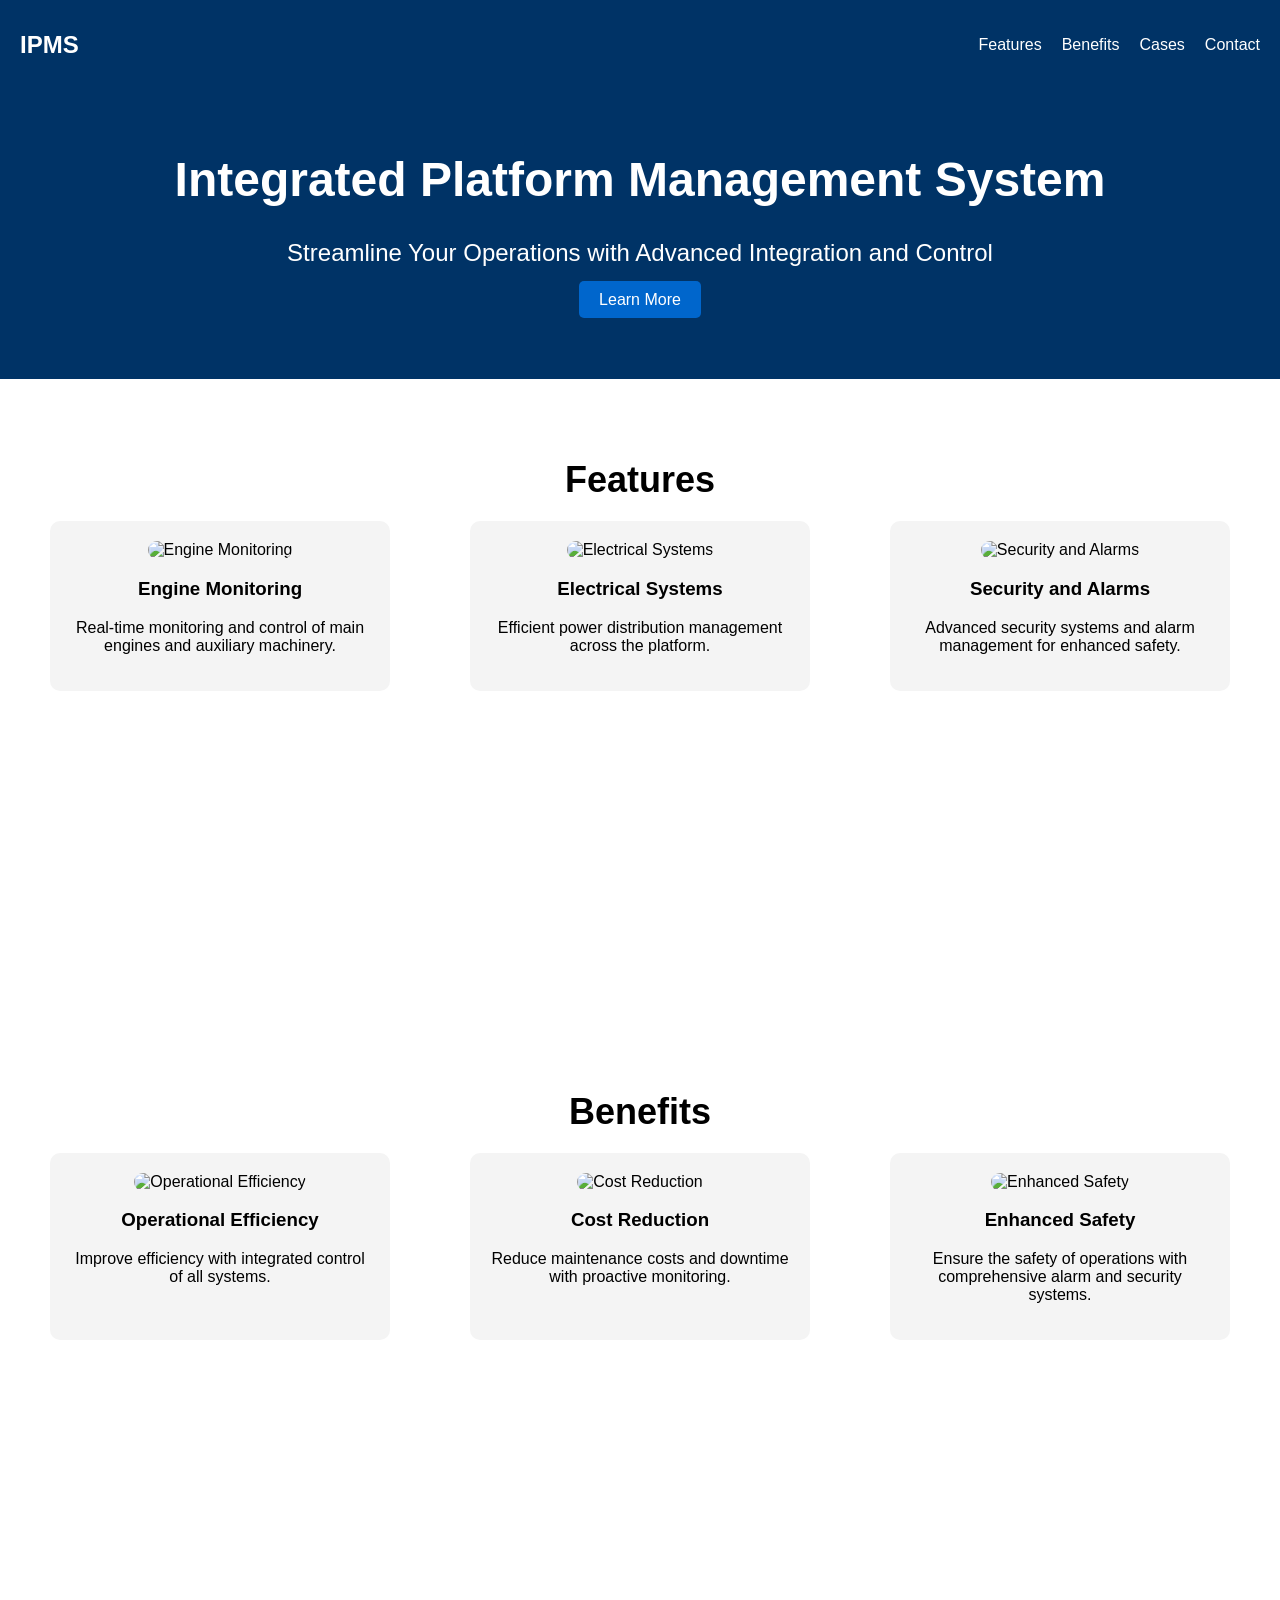
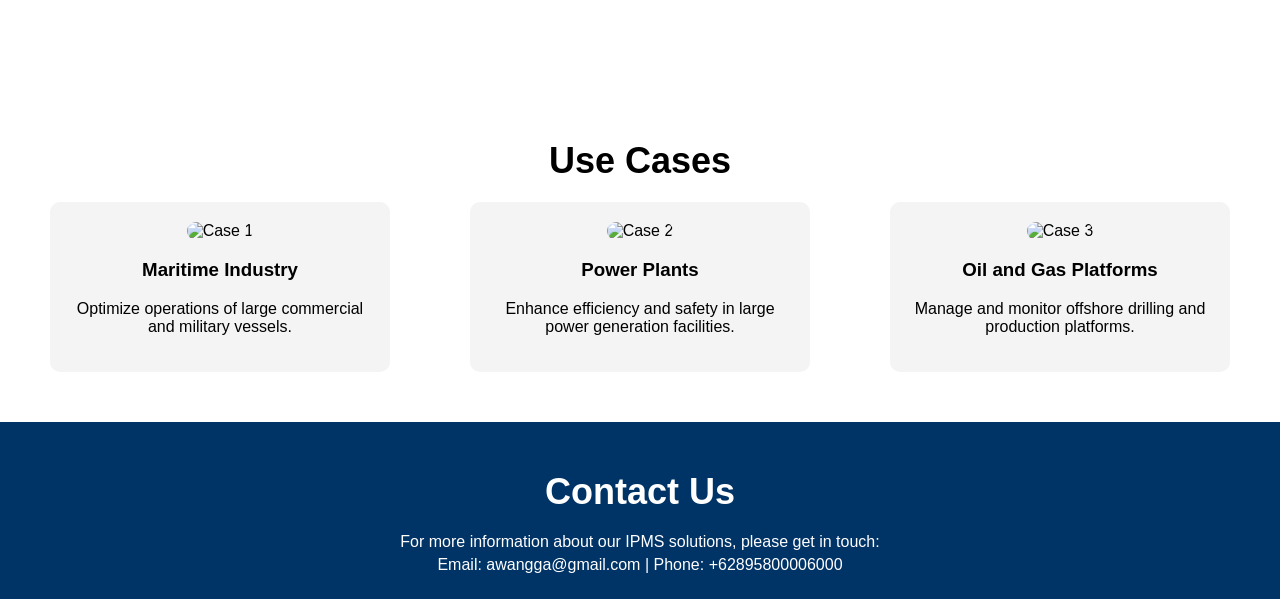
==== index.html @ 455819df "landing page" ====
<!DOCTYPE html>
<html lang="en">
<head>
    <meta charset="UTF-8">
    <meta name="viewport" content="width=device-width, initial-scale=1.0">
    <title>IPMS Landing Page</title>
    <link rel="stylesheet" href="styles.css">
</head>
<body>
    <header>
        <nav>
            <div class="logo">IPMS</div>
            <ul class="nav-links">
                <li><a href="#features">Features</a></li>
                <li><a href="#benefits">Benefits</a></li>
                <li><a href="#cases">Cases</a></li>
                <li><a href="#contact">Contact</a></li>
            </ul>
        </nav>
        <div class="hero">
            <h1>Integrated Platform Management System</h1>
            <p>Streamline Your Operations with Advanced Integration and Control</p>
            <a href="#features" class="btn">Learn More</a>
        </div>
    </header>

    <main>
        <section id="features">
            <h2>Features</h2>
            <div class="features-container">
                <div class="feature">
                    <img src="images/engine-monitoring.jpg" alt="Engine Monitoring">
                    <h3>Engine Monitoring</h3>
                    <p>Real-time monitoring and control of main engines and auxiliary machinery.</p>
                </div>
                <div class="feature">
                    <img src="images/electrical-systems.jpg" alt="Electrical Systems">
                    <h3>Electrical Systems</h3>
                    <p>Efficient power distribution management across the platform.</p>
                </div>
                <div class="feature">
                    <img src="images/security-alarms.jpg" alt="Security and Alarms">
                    <h3>Security and Alarms</h3>
                    <p>Advanced security systems and alarm management for enhanced safety.</p>
                </div>
            </div>
        </section>

        <section class="parallax" id="parallax-1"></section>

        <section id="benefits">
            <h2>Benefits</h2>
            <div class="benefits-container">
                <div class="benefit">
                    <img src="images/efficiency.jpg" alt="Operational Efficiency">
                    <h3>Operational Efficiency</h3>
                    <p>Improve efficiency with integrated control of all systems.</p>
                </div>
                <div class="benefit">
                    <img src="images/cost-reduction.jpg" alt="Cost Reduction">
                    <h3>Cost Reduction</h3>
                    <p>Reduce maintenance costs and downtime with proactive monitoring.</p>
                </div>
                <div class="benefit">
                    <img src="images/safety.jpg" alt="Enhanced Safety">
                    <h3>Enhanced Safety</h3>
                    <p>Ensure the safety of operations with comprehensive alarm and security systems.</p>
                </div>
            </div>
        </section>

        <section class="parallax" id="parallax-2"></section>

        <section id="cases">
            <h2>Use Cases</h2>
            <div class="cases-container">
                <div class="case">
                    <img src="images/case1.jpg" alt="Case 1">
                    <h3>Maritime Industry</h3>
                    <p>Optimize operations of large commercial and military vessels.</p>
                </div>
                <div class="case">
                    <img src="images/case2.jpg" alt="Case 2">
                    <h3>Power Plants</h3>
                    <p>Enhance efficiency and safety in large power generation facilities.</p>
                </div>
                <div class="case">
                    <img src="images/case3.jpg" alt="Case 3">
                    <h3>Oil and Gas Platforms</h3>
                    <p>Manage and monitor offshore drilling and production platforms.</p>
                </div>
            </div>
        </section>
    </main>

    <footer id="contact">
        <h2>Contact Us</h2>
        <p>For more information about our IPMS solutions, please get in touch:</p>
        <p>Email: awangga@gmail.com | Phone: +62895800006000</p>
    </footer>
</body>
</html>
---- styles.css ----
body {
    font-family: Arial, sans-serif;
    margin: 0;
    padding: 0;
}

header {
    background-color: #003366;
    color: white;
    padding: 20px 0;
    text-align: center;
    position: relative;
}

nav {
    display: flex;
    justify-content: space-between;
    align-items: center;
    padding: 0 20px;
}

.logo {
    font-size: 24px;
    font-weight: bold;
}

.nav-links {
    list-style: none;
    display: flex;
    gap: 20px;
}

.nav-links a {
    color: white;
    text-decoration: none;
}

.hero {
    padding: 50px 20px;
}

.hero h1 {
    font-size: 48px;
}

.hero p {
    font-size: 24px;
}

.btn {
    background-color: #0066cc;
    color: white;
    padding: 10px 20px;
    text-decoration: none;
    border-radius: 5px;
}

main {
    padding: 50px 20px;
}

h2 {
    text-align: center;
    font-size: 36px;
    margin-bottom: 20px;
}

.features-container, .benefits-container, .cases-container {
    display: flex;
    justify-content: space-around;
    flex-wrap: wrap;
    gap: 20px;
}

.feature, .benefit, .case {
    background-color: #f4f4f4;
    padding: 20px;
    border-radius: 10px;
    flex: 1;
    max-width: 300px;
    text-align: center;
}

.feature img, .benefit img, .case img {
    max-width: 100%;
    border-radius: 10px;
}

.parallax {
    background-attachment: fixed;
    background-size: cover;
    background-repeat: no-repeat;
    height: 300px;
    margin: 50px 0;
}

#parallax-1 {
    background-image: url('images/parallax1.jpg');
}

#parallax-2 {
    background-image: url('images/parallax2.jpg');
}

footer {
    background-color: #003366;
    color: white;
    text-align: center;
    padding: 20px 0;
}

footer p {
    margin: 5px 0;
}
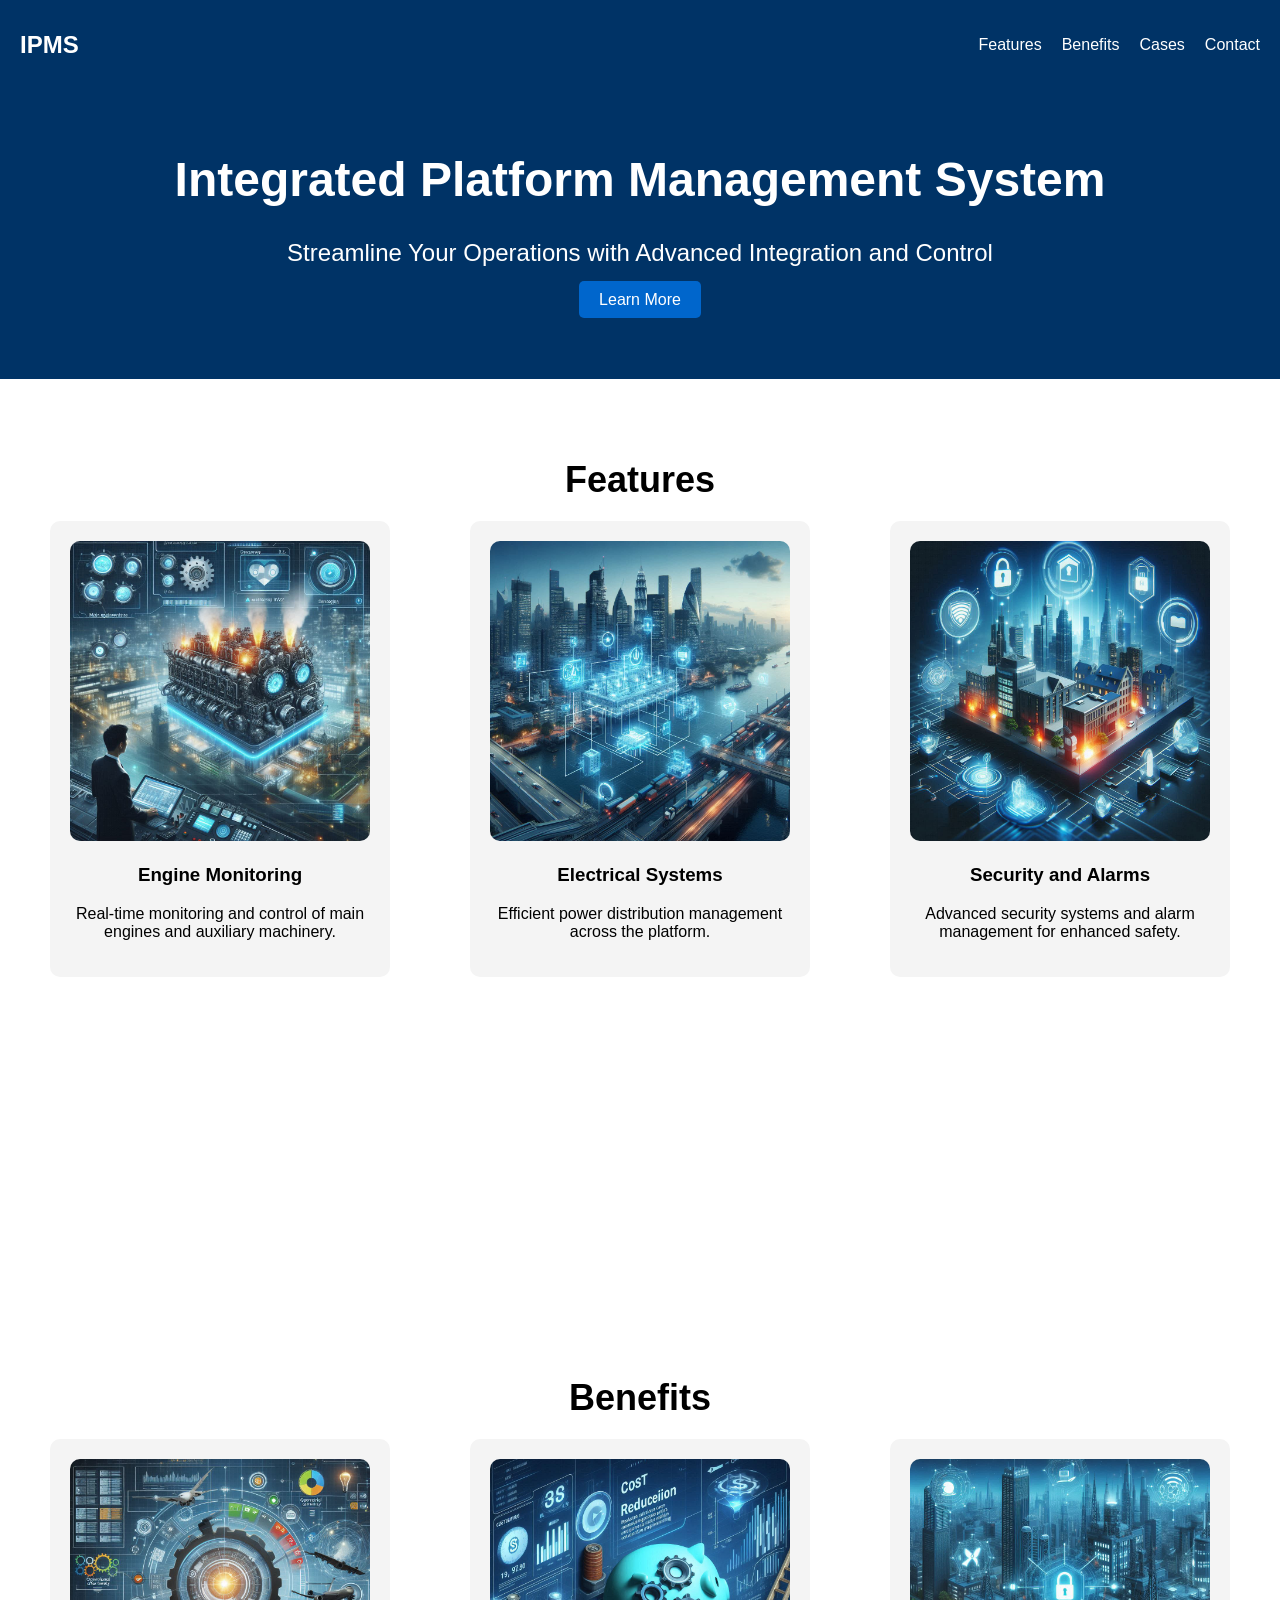
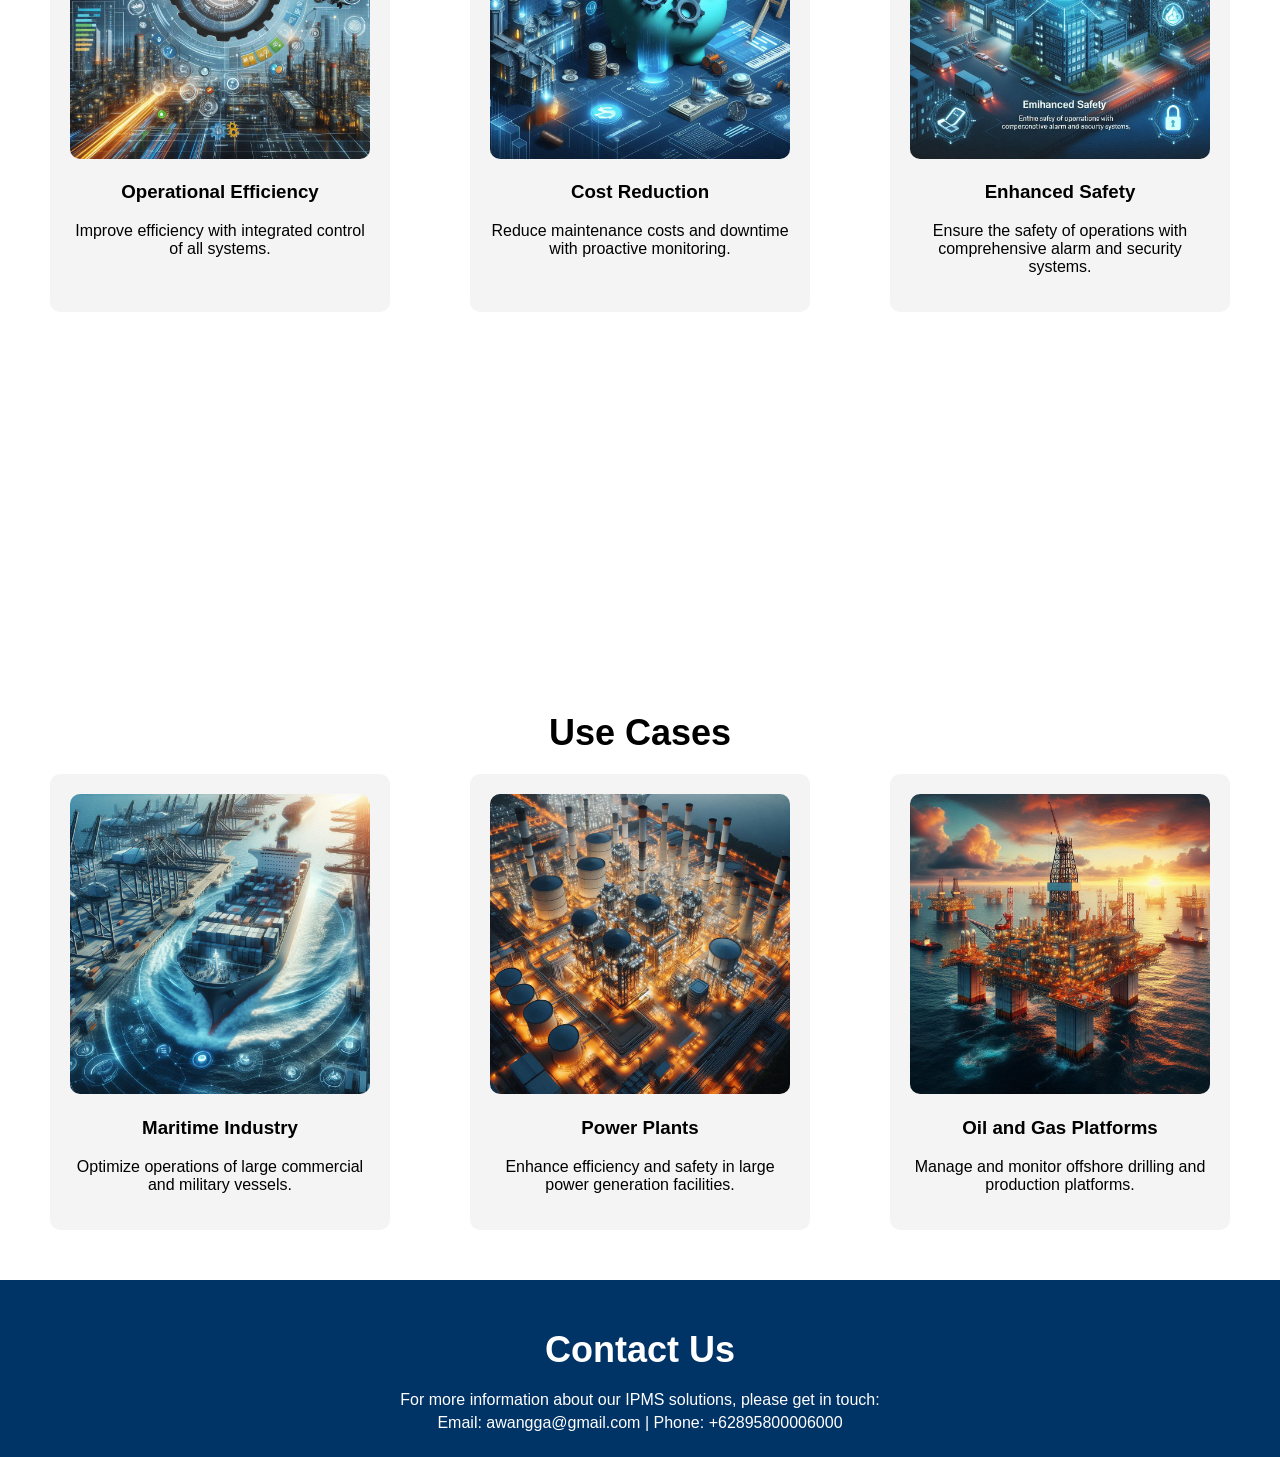
==== commit e671b227: "tambah gambar" ====
--- a/index.html
+++ b/index.html
@@ -3,7 +3,7 @@
 <head>
     <meta charset="UTF-8">
     <meta name="viewport" content="width=device-width, initial-scale=1.0">
-    <title>IPMS Landing Page</title>
+    <title>Integrated Platform Management System Indonesia</title>
     <link rel="stylesheet" href="styles.css">
 </head>
 <body>
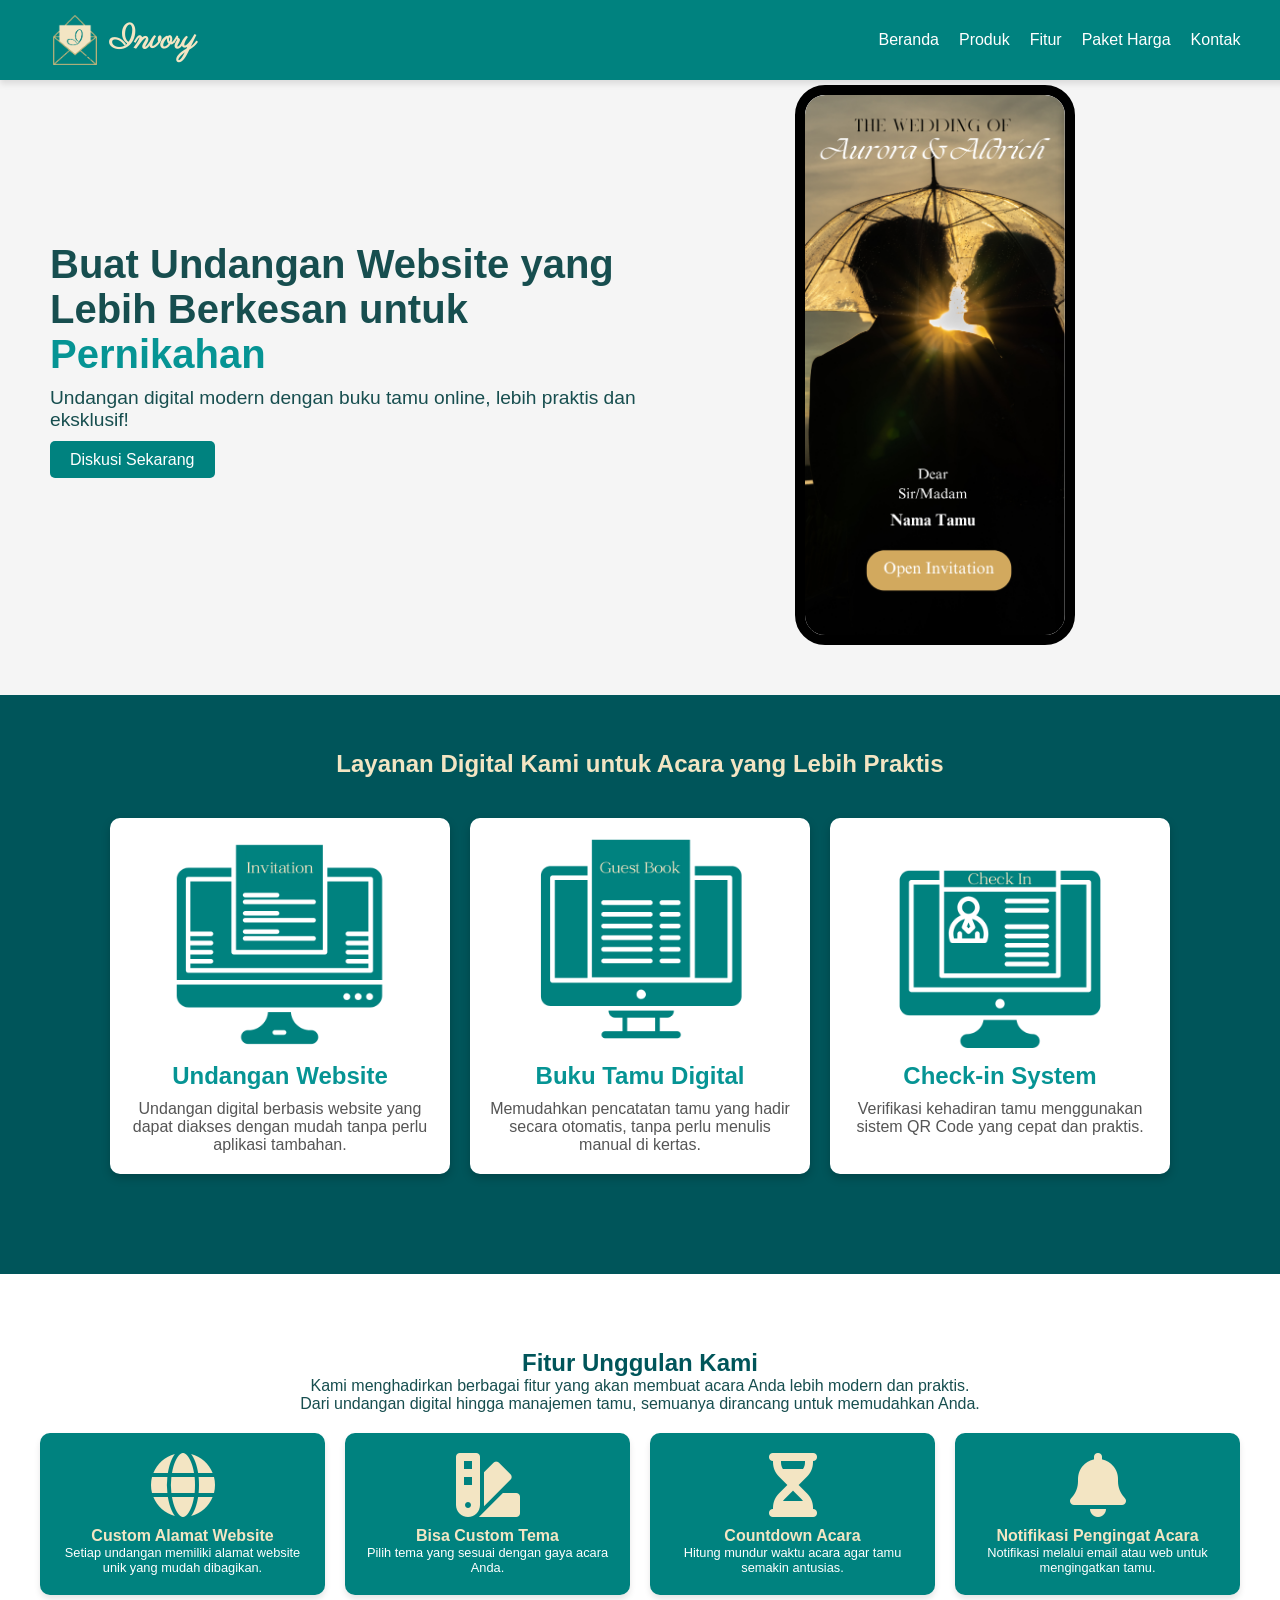
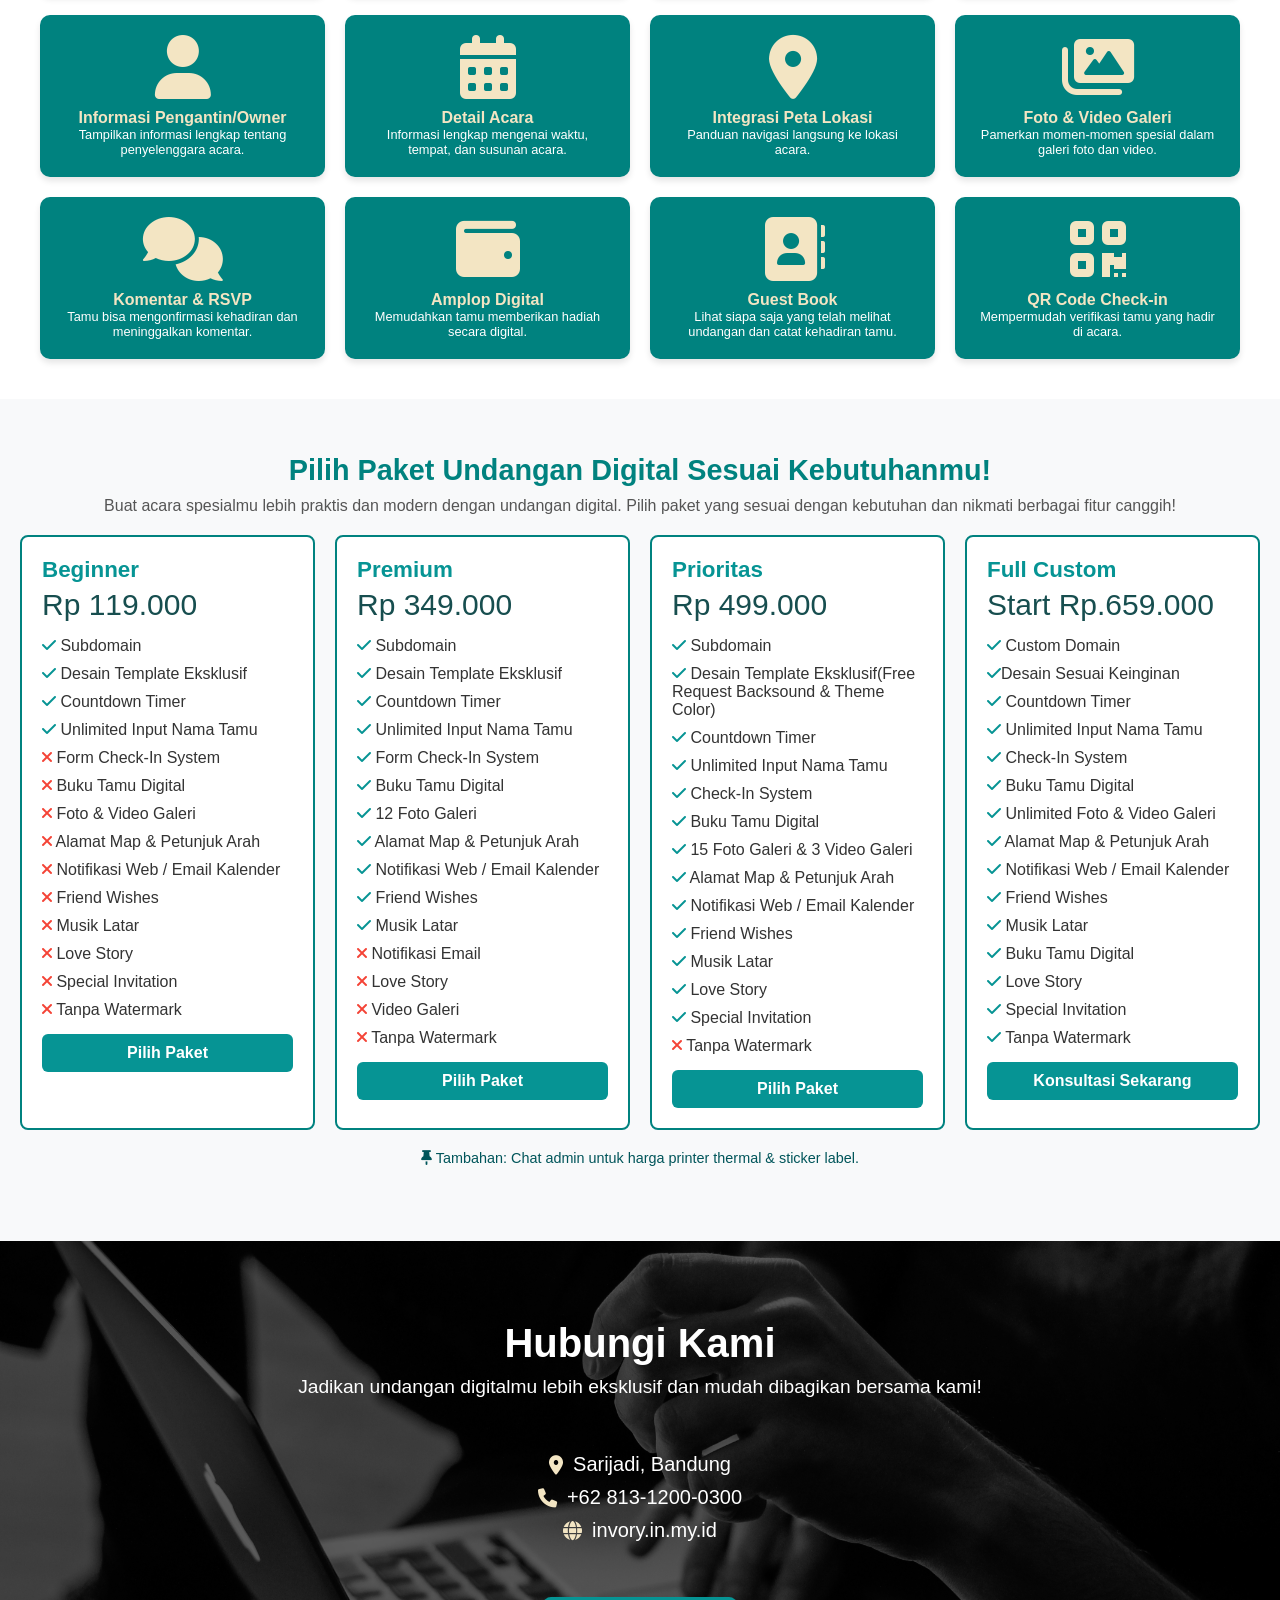
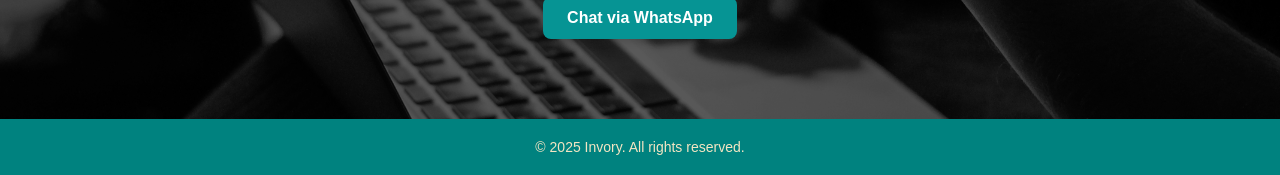
==== commit 249daa02: "Add initial image assets and JavaScript functionality for swiper and navigation menu" ====
--- a/index.html
+++ b/index.html
@@ -1,102 +1,374 @@
-<!DOCTYPE html>
-<html lang="en">
-<head>
-    <meta charset="UTF-8">
-    <meta name="viewport" content="width=device-width, initial-scale=1.0">
-    <title>Integrated Platform Management System Indonesia</title>
-    <link rel="stylesheet" href="styles.css">
-</head>
-<body>
-    <header>
-        <nav>
-            <div class="logo">IPMS</div>
-            <ul class="nav-links">
-                <li><a href="#features">Features</a></li>
-                <li><a href="#benefits">Benefits</a></li>
-                <li><a href="#cases">Cases</a></li>
-                <li><a href="#contact">Contact</a></li>
-            </ul>
-        </nav>
-        <div class="hero">
-            <h1>Integrated Platform Management System</h1>
-            <p>Streamline Your Operations with Advanced Integration and Control</p>
-            <a href="#features" class="btn">Learn More</a>
-        </div>
-    </header>
-
-    <main>
-        <section id="features">
-            <h2>Features</h2>
-            <div class="features-container">
-                <div class="feature">
-                    <img src="images/engine-monitoring.jpg" alt="Engine Monitoring">
-                    <h3>Engine Monitoring</h3>
-                    <p>Real-time monitoring and control of main engines and auxiliary machinery.</p>
-                </div>
-                <div class="feature">
-                    <img src="images/electrical-systems.jpg" alt="Electrical Systems">
-                    <h3>Electrical Systems</h3>
-                    <p>Efficient power distribution management across the platform.</p>
-                </div>
-                <div class="feature">
-                    <img src="images/security-alarms.jpg" alt="Security and Alarms">
-                    <h3>Security and Alarms</h3>
-                    <p>Advanced security systems and alarm management for enhanced safety.</p>
-                </div>
-            </div>
-        </section>
-
-        <section class="parallax" id="parallax-1"></section>
-
-        <section id="benefits">
-            <h2>Benefits</h2>
-            <div class="benefits-container">
-                <div class="benefit">
-                    <img src="images/efficiency.jpg" alt="Operational Efficiency">
-                    <h3>Operational Efficiency</h3>
-                    <p>Improve efficiency with integrated control of all systems.</p>
-                </div>
-                <div class="benefit">
-                    <img src="images/cost-reduction.jpg" alt="Cost Reduction">
-                    <h3>Cost Reduction</h3>
-                    <p>Reduce maintenance costs and downtime with proactive monitoring.</p>
-                </div>
-                <div class="benefit">
-                    <img src="images/safety.jpg" alt="Enhanced Safety">
-                    <h3>Enhanced Safety</h3>
-                    <p>Ensure the safety of operations with comprehensive alarm and security systems.</p>
-                </div>
-            </div>
-        </section>
-
-        <section class="parallax" id="parallax-2"></section>
-
-        <section id="cases">
-            <h2>Use Cases</h2>
-            <div class="cases-container">
-                <div class="case">
-                    <img src="images/case1.jpg" alt="Case 1">
-                    <h3>Maritime Industry</h3>
-                    <p>Optimize operations of large commercial and military vessels.</p>
-                </div>
-                <div class="case">
-                    <img src="images/case2.jpg" alt="Case 2">
-                    <h3>Power Plants</h3>
-                    <p>Enhance efficiency and safety in large power generation facilities.</p>
-                </div>
-                <div class="case">
-                    <img src="images/case3.jpg" alt="Case 3">
-                    <h3>Oil and Gas Platforms</h3>
-                    <p>Manage and monitor offshore drilling and production platforms.</p>
-                </div>
-            </div>
-        </section>
-    </main>
-
-    <footer id="contact">
-        <h2>Contact Us</h2>
-        <p>For more information about our IPMS solutions, please get in touch:</p>
-        <p>Email: awangga@gmail.com | Phone: +62895800006000</p>
-    </footer>
-</body>
-</html>
+<!DOCTYPE html>
+<html lang="id">
+  <head>
+    <meta charset="UTF-8" />
+    <meta name="viewport" content="width=device-width, initial-scale=1.0" />
+    <title>Guest Book & Invitation Digital</title>
+    <link rel="shortcut icon" href="img/Invitation3.png" type="image/x-icon" />
+    <link rel="stylesheet" href="styles.css" />
+    <script src="https://cdn.jsdelivr.net/npm/swiper/swiper-bundle.min.js"></script>
+    <link
+      rel="stylesheet"
+      href="https://cdnjs.cloudflare.com/ajax/libs/font-awesome/6.0.0-beta3/css/all.min.css"
+    />
+    <link rel="preconnect" href="https://fonts.googleapis.com" />
+    <link rel="preconnect" href="https://fonts.gstatic.com" crossorigin />
+    <link
+      href="https://fonts.googleapis.com/css2?family=Parisienne&display=swap"
+      rel="stylesheet"
+    />
+  </head>
+  <body>
+    <!-- Header -->
+    <header class="header">
+      <div class="logo"><img src="img/Invitation1.png" alt="" />Invory</div>
+      <nav class="nav">
+        <ul>
+          <li><a href="#hero">Beranda</a></li>
+          <li><a href="#product">Produk</a></li>
+          <li><a href="#features">Fitur</a></li>
+          <!-- <li><a href="#order-steps">Langkah Order</a></li> -->
+          <li><a href="#price">Paket Harga</a></li>
+          <li><a href="#contact">Kontak</a></li>
+        </ul>
+        <i class="fas fa-bars menu-toggle"></i>
+      </nav>
+    </header>
+
+    <!-- Hero Section -->
+    <section class="hero" id="hero">
+      <div class="hero-content">
+        <h1>
+          Buat Undangan Website yang Lebih Berkesan untuk
+          <span class="event-type">Pernikahan</span>
+        </h1>
+        <p>
+          Undangan digital modern dengan buku tamu online, lebih praktis dan
+          eksklusif!
+        </p>
+        <a href="https://wa.me/6281312000300" class="cta">Diskusi Sekarang</a>
+      </div>
+      <div class="phone-frame">
+        <div class="screen">
+          <div class="swiper">
+            <div class="swiper-wrapper">
+              <div class="swiper-slide">
+                <img src="img/21.png" alt="Slide 1" />
+              </div>
+              <div class="swiper-slide">
+                <img src="img/31.png" alt="Slide 2" />
+              </div>
+              <div class="swiper-slide">
+                <img src="img/41.png" alt="Slide 3" />
+              </div>
+              <div class="swiper-slide">
+                <img src="img/51.png" alt="Slide 4" />
+              </div>
+            </div>
+          </div>
+        </div>
+      </div>
+    </section>
+
+    <!-- Keunggulan Section -->
+    <section class="product" id="product">
+      <h2>Layanan Digital Kami untuk Acara yang Lebih Praktis</h2>
+      <div class="product-container">
+        <!-- Card 1: Undangan Website -->
+        <div class="product-card">
+          <img src="img/p1.png" alt="Undangan Website" />
+          <h3>Undangan Website</h3>
+          <p>
+            Undangan digital berbasis website yang dapat diakses dengan mudah
+            tanpa perlu aplikasi tambahan.
+          </p>
+        </div>
+
+        <!-- Card 2: Buku Tamu Digital -->
+        <div class="product-card">
+          <img src="img/p2.png" alt="Buku Tamu Digital" />
+          <h3>Buku Tamu Digital</h3>
+          <p>
+            Memudahkan pencatatan tamu yang hadir secara otomatis, tanpa perlu
+            menulis manual di kertas.
+          </p>
+        </div>
+
+        <!-- Card 3: Check-in System -->
+        <div class="product-card">
+          <img src="img/p3.png" alt="Check-in System" />
+          <h3>Check-in System</h3>
+          <p>
+            Verifikasi kehadiran tamu menggunakan sistem QR Code yang cepat dan
+            praktis.
+          </p>
+        </div>
+      </div>
+    </section>
+
+    <section class="features" id="features">
+      <h2>Fitur Unggulan Kami</h2>
+      <p>
+        Kami menghadirkan berbagai fitur yang akan membuat acara Anda lebih
+        modern dan praktis.
+      </p>
+      <p>
+        Dari undangan digital hingga manajemen tamu, semuanya dirancang untuk
+        memudahkan Anda.
+      </p>
+      <div class="features-container">
+        <div class="feature-card">
+          <i class="fas fa-globe"></i>
+          <h3>Custom Alamat Website</h3>
+          <p>
+            Setiap undangan memiliki alamat website unik yang mudah dibagikan.
+          </p>
+        </div>
+        <div class="feature-card">
+          <i class="fa-solid fa-swatchbook"></i>
+          <h3>Bisa Custom Tema</h3>
+          <p>Pilih tema yang sesuai dengan gaya acara Anda.</p>
+        </div>
+        <div class="feature-card">
+          <i class="fas fa-hourglass-half"></i>
+          <h3>Countdown Acara</h3>
+          <p>Hitung mundur waktu acara agar tamu semakin antusias.</p>
+        </div>
+        <div class="feature-card">
+          <i class="fas fa-bell"></i>
+          <h3>Notifikasi Pengingat Acara</h3>
+          <p>Notifikasi melalui email atau web untuk mengingatkan tamu.</p>
+        </div>
+        <div class="feature-card">
+          <i class="fas fa-user"></i>
+          <h3>Informasi Pengantin/Owner</h3>
+          <p>Tampilkan informasi lengkap tentang penyelenggara acara.</p>
+        </div>
+        <div class="feature-card">
+          <i class="fas fa-calendar-alt"></i>
+          <h3>Detail Acara</h3>
+          <p>Informasi lengkap mengenai waktu, tempat, dan susunan acara.</p>
+        </div>
+        <div class="feature-card">
+          <i class="fas fa-map-marker-alt"></i>
+          <h3>Integrasi Peta Lokasi</h3>
+          <p>Panduan navigasi langsung ke lokasi acara.</p>
+        </div>
+        <div class="feature-card">
+          <i class="fas fa-images"></i>
+          <h3>Foto & Video Galeri</h3>
+          <p>Pamerkan momen-momen spesial dalam galeri foto dan video.</p>
+        </div>
+        <div class="feature-card">
+          <i class="fas fa-comments"></i>
+          <h3>Komentar & RSVP</h3>
+          <p>Tamu bisa mengonfirmasi kehadiran dan meninggalkan komentar.</p>
+        </div>
+        <div class="feature-card">
+          <i class="fas fa-wallet"></i>
+          <h3>Amplop Digital</h3>
+          <p>Memudahkan tamu memberikan hadiah secara digital.</p>
+        </div>
+        <div class="feature-card">
+          <i class="fa-solid fa-address-book"></i>
+          <h3>Guest Book</h3>
+          <p>
+            Lihat siapa saja yang telah melihat undangan dan catat kehadiran
+            tamu.
+          </p>
+        </div>
+        <div class="feature-card">
+          <i class="fas fa-qrcode"></i>
+          <h3>QR Code Check-in</h3>
+          <p>Mempermudah verifikasi tamu yang hadir di acara.</p>
+        </div>
+      </div>
+    </section>
+
+    <!-- Langkah Order -->
+    <!-- <section class="order-steps" id="order-steps">
+        <h2>Langkah Pemesanan</h2>
+        <ol>
+            <li>Hubungi kami via WhatsApp</li>
+            <li>Pilih desain dan fitur</li>
+            <li>Konfirmasi pesanan & pembayaran</li>
+            <li>Undangan siap digunakan</li>
+        </ol>
+    </section> -->
+
+    <!-- Price List -->
+    <section class="price-list" id="price">
+      <h2>Pilih Paket Undangan Digital Sesuai Kebutuhanmu!</h2>
+      <p>
+        Buat acara spesialmu lebih praktis dan modern dengan undangan digital.
+        Pilih paket yang sesuai dengan kebutuhan dan nikmati berbagai fitur
+        canggih!
+      </p>
+      <div class="price-container">
+        <div class="price-card">
+          <h3>Beginner</h3>
+          <p class="price">Rp 119.000</p>
+          <ul>
+            <li><i class="fa-solid fa-check"></i> Subdomain</li>
+            <li><i class="fa-solid fa-check"></i> Desain Template Eksklusif</li>
+            <li><i class="fa-solid fa-check"></i> Countdown Timer</li>
+            <li><i class="fa-solid fa-check"></i> Unlimited Input Nama Tamu</li>
+            <li><i class="fa-solid fa-xmark"></i> Form Check-In System</li>
+            <li><i class="fa-solid fa-xmark"></i> Buku Tamu Digital</li>
+            <li><i class="fa-solid fa-xmark"></i> Foto & Video Galeri</li>
+            <li>
+              <i class="fa-solid fa-xmark"></i> Alamat Map & Petunjuk Arah
+            </li>
+            <li>
+              <i class="fa-solid fa-xmark"></i> Notifikasi Web / Email Kalender
+            </li>
+            <li><i class="fa-solid fa-xmark"></i> Friend Wishes</li>
+            <li><i class="fa-solid fa-xmark"></i> Musik Latar</li>
+            <li><i class="fa-solid fa-xmark"></i> Love Story</li>
+            <li><i class="fa-solid fa-xmark"></i> Special Invitation</li>
+            <li><i class="fa-solid fa-xmark"></i> Tanpa Watermark</li>
+          </ul>
+          <button>Pilih Paket</button>
+        </div>
+
+        <div class="price-card">
+          <h3>Premium</h3>
+          <p class="price">Rp 349.000</p>
+          <ul>
+            <li><i class="fa-solid fa-check"></i> Subdomain</li>
+            <li><i class="fa-solid fa-check"></i> Desain Template Eksklusif</li>
+            <li><i class="fa-solid fa-check"></i> Countdown Timer</li>
+            <li><i class="fa-solid fa-check"></i> Unlimited Input Nama Tamu</li>
+            <li><i class="fa-solid fa-check"></i> Form Check-In System</li>
+            <li><i class="fa-solid fa-check"></i> Buku Tamu Digital</li>
+            <li><i class="fa-solid fa-check"></i> 12 Foto Galeri</li>
+            <li>
+              <i class="fa-solid fa-check"></i> Alamat Map & Petunjuk Arah
+            </li>
+            <li>
+              <i class="fa-solid fa-check"></i> Notifikasi Web / Email Kalender
+            </li>
+            <li><i class="fa-solid fa-check"></i> Friend Wishes</li>
+            <li><i class="fa-solid fa-check"></i> Musik Latar</li>
+            <li><i class="fa-solid fa-xmark"></i> Notifikasi Email</li>
+            <li><i class="fa-solid fa-xmark"></i> Love Story</li>
+            <li><i class="fa-solid fa-xmark"></i> Video Galeri</li>
+            <li><i class="fa-solid fa-xmark"></i> Tanpa Watermark</li>
+          </ul>
+          <button>Pilih Paket</button>
+        </div>
+
+        <div class="price-card">
+          <h3>Prioritas</h3>
+          <p class="price">Rp 499.000</p>
+          <ul>
+            <li><i class="fa-solid fa-check"></i> Subdomain</li>
+            <li>
+              <i class="fa-solid fa-check"></i> Desain Template Eksklusif(Free
+              Request Backsound & Theme Color)
+            </li>
+            <li><i class="fa-solid fa-check"></i> Countdown Timer</li>
+            <li><i class="fa-solid fa-check"></i> Unlimited Input Nama Tamu</li>
+            <li><i class="fa-solid fa-check"></i> Check-In System</li>
+            <li><i class="fa-solid fa-check"></i> Buku Tamu Digital</li>
+            <li>
+              <i class="fa-solid fa-check"></i> 15 Foto Galeri & 3 Video Galeri
+            </li>
+            <li>
+              <i class="fa-solid fa-check"></i> Alamat Map & Petunjuk Arah
+            </li>
+            <li>
+              <i class="fa-solid fa-check"></i> Notifikasi Web / Email Kalender
+            </li>
+            <li><i class="fa-solid fa-check"></i> Friend Wishes</li>
+            <li><i class="fa-solid fa-check"></i> Musik Latar</li>
+            <li><i class="fa-solid fa-check"></i> Love Story</li>
+            <li><i class="fa-solid fa-check"></i> Special Invitation</li>
+            <li><i class="fa-solid fa-xmark"></i> Tanpa Watermark</li>
+          </ul>
+          <button>Pilih Paket</button>
+        </div>
+
+        <div class="price-card">
+          <h3>Full Custom</h3>
+          <p class="price">Start Rp.659.000</p>
+          <ul>
+            <li><i class="fa-solid fa-check"></i> Custom Domain</li>
+            <li><i class="fa-solid fa-check"></i>Desain Sesuai Keinginan</li>
+            <li><i class="fa-solid fa-check"></i> Countdown Timer</li>
+            <li><i class="fa-solid fa-check"></i> Unlimited Input Nama Tamu</li>
+            <li><i class="fa-solid fa-check"></i> Check-In System</li>
+            <li><i class="fa-solid fa-check"></i> Buku Tamu Digital</li>
+            <li>
+              <i class="fa-solid fa-check"></i> Unlimited Foto & Video Galeri
+            </li>
+            <li>
+              <i class="fa-solid fa-check"></i> Alamat Map & Petunjuk Arah
+            </li>
+            <li>
+              <i class="fa-solid fa-check"></i> Notifikasi Web / Email Kalender
+            </li>
+            <li><i class="fa-solid fa-check"></i> Friend Wishes</li>
+            <li><i class="fa-solid fa-check"></i> Musik Latar</li>
+            <li><i class="fa-solid fa-check"></i> Buku Tamu Digital</li>
+            <li><i class="fa-solid fa-check"></i> Love Story</li>
+            <li><i class="fa-solid fa-check"></i> Special Invitation</li>
+            <li><i class="fa-solid fa-check"></i> Tanpa Watermark</li>
+          </ul>
+          <button>Konsultasi Sekarang</button>
+        </div>
+      </div>
+      <p class="note">
+        <i class="fa-solid fa-thumbtack"></i> Tambahan: Chat admin untuk harga
+        printer thermal & sticker label.
+      </p>
+    </section>
+
+    <!-- CTA Akhir -->
+    <section class="parallax" id="contact">
+      <h2>Hubungi Kami</h2>
+      <p>
+        Jadikan undangan digitalmu lebih eksklusif dan mudah dibagikan bersama
+        kami!
+      </p>
+      <div class="contact-info">
+        <p><i class="fa-solid fa-location-dot"></i> Sarijadi, Bandung</p>
+        <p>
+          <i class="fa-solid fa-phone"></i>
+          <a href="tel:+6281312000300">+62 813-1200-0300</a>
+        </p>
+        <p>
+          <i class="fa-solid fa-globe"></i>
+          <a href="https://invory.in.my.id" target="_blank">invory.in.my.id</a>
+        </p>
+      </div>
+      <a href="https://wa.me/6281312000300" class="wa-btn">Chat via WhatsApp</a>
+    </section>
+
+    <!-- Footer -->
+    <footer class="footer">
+      <p>&copy; 2025 Invory. All rights reserved.</p>
+    </footer>
+    <script>
+      const events = [
+        "Pernikahan",
+        "Khitanan",
+        "Halal Bihalal",
+        "Reuni",
+        "Arisan",
+        "Kumpul Keluarga",
+        "Ulang Tahun",
+        "Syukuran",
+        "Pesta",
+        "Apapun Acaranya",
+      ];
+      let index = 0;
+      function changeEvent() {
+        document.querySelector(".event-type").textContent = events[index];
+        index = (index + 1) % events.length;
+      }
+      setInterval(changeEvent, 2000);
+    </script>
+    <script src="script.js"></script>
+  </body>
+</html>
--- a/styles.css
+++ b/styles.css
@@ -1,114 +1,642 @@
-body {
-    font-family: Arial, sans-serif;
-    margin: 0;
-    padding: 0;
-}
-
-header {
-    background-color: #003366;
-    color: white;
-    padding: 20px 0;
-    text-align: center;
-    position: relative;
-}
-
-nav {
-    display: flex;
-    justify-content: space-between;
-    align-items: center;
-    padding: 0 20px;
-}
-
-.logo {
-    font-size: 24px;
-    font-weight: bold;
-}
-
-.nav-links {
-    list-style: none;
-    display: flex;
-    gap: 20px;
-}
-
-.nav-links a {
-    color: white;
-    text-decoration: none;
-}
-
-.hero {
-    padding: 50px 20px;
-}
-
-.hero h1 {
-    font-size: 48px;
-}
-
-.hero p {
-    font-size: 24px;
-}
-
-.btn {
-    background-color: #0066cc;
-    color: white;
-    padding: 10px 20px;
-    text-decoration: none;
-    border-radius: 5px;
-}
-
-main {
-    padding: 50px 20px;
-}
-
-h2 {
-    text-align: center;
-    font-size: 36px;
-    margin-bottom: 20px;
-}
-
-.features-container, .benefits-container, .cases-container {
-    display: flex;
-    justify-content: space-around;
-    flex-wrap: wrap;
-    gap: 20px;
-}
-
-.feature, .benefit, .case {
-    background-color: #f4f4f4;
-    padding: 20px;
-    border-radius: 10px;
-    flex: 1;
-    max-width: 300px;
-    text-align: center;
-}
-
-.feature img, .benefit img, .case img {
-    max-width: 100%;
-    border-radius: 10px;
-}
-
-.parallax {
-    background-attachment: fixed;
-    background-size: cover;
-    background-repeat: no-repeat;
-    height: 300px;
-    margin: 50px 0;
-}
-
-#parallax-1 {
-    background-image: url('images/parallax1.jpg');
-}
-
-#parallax-2 {
-    background-image: url('images/parallax2.jpg');
-}
-
-footer {
-    background-color: #003366;
-    color: white;
-    text-align: center;
-    padding: 20px 0;
-}
-
-footer p {
-    margin: 5px 0;
-}
+/* Reset default styles */
+/* Menghindari header menutupi konten saat navigasi */
+section {
+    scroll-margin-top: 40px;
+    /* Sesuaikan dengan tinggi header */
+}
+
+html {
+    scroll-behavior: smooth;
+}
+
+.favicon {
+    width: 32px;
+    /* Sesuaikan ukuran */
+    height: 32px;
+    border-radius: 50%;
+}
+
+body,
+h1,
+h2,
+h3,
+p,
+ul,
+ol,
+li,
+a {
+    margin: 0;
+    padding: 0;
+    box-sizing: border-box;
+    text-decoration: none;
+    list-style: none;
+}
+
+body {
+    font-family: 'Poppins', sans-serif;
+    background: #f5f5f5;
+    color: #333;
+}
+
+/* Header Styles */
+.header {
+    display: flex;
+    justify-content: space-between;
+    align-items: center;
+    padding: 15px 50px;
+    background: #00827f;
+    color: #f3e5c3;
+    position: fixed;
+    width: 100%;
+    top: 0;
+    left: 0;
+    z-index: 1000;
+    box-shadow: 0px 4px 6px rgba(0, 0, 0, 0.1);
+}
+
+/* Logo */
+.logo img {
+    width: 50px;
+    margin-right: 10px;
+}
+
+.logo {
+    font-family: "Parisienne", cursive;
+    display: flex;
+    align-items: center;
+    font-size: 2rem;
+    font-weight: bold;
+}
+
+/* Navigation */
+.nav {
+    margin-right: 7%;
+    display: flex;
+    align-items: center;
+}
+
+.nav ul {
+    display: flex;
+    gap: 20px;
+    list-style: none;
+    padding: 0;
+    margin: 0;
+}
+
+.nav ul li a {
+    text-decoration: none;
+    color: white;
+    font-size: 1rem;
+    transition: 0.3s;
+}
+
+.nav ul li a:hover {
+    color: #227b94;
+}
+
+/* Hamburger Menu */
+.nav .menu-toggle {
+    display: none;
+    font-size: 24px;
+    cursor: pointer;
+    color: white;
+}
+
+/* Hero Section */
+.hero {
+    display: flex;
+    align-items: center;
+    justify-content: space-between;
+    flex-wrap: wrap;
+    padding: 50px;
+    max-width: 1200px;
+    margin: 0 auto;
+    margin-top: 35px;
+}
+
+.hero-content {
+    flex: 1;
+    max-width: 600px;
+    text-align: left;
+    color: #174E4F;
+    margin-bottom: 20px;
+
+    /* Biar teks rata kiri */
+}
+
+.event-type {
+    color: #069494;
+}
+
+.phone-frame {
+    flex: 1;
+    width: 260px;
+    height: auto;
+    position: relative;
+    display: flex;
+    justify-content: center;
+    align-items: center;
+}
+
+.screen {
+    width: 260px;
+    height: 540px;
+    border: 10px solid #000;
+    border-radius: 30px;
+    overflow: hidden;
+    display: flex;
+    align-items: center;
+    justify-content: center;
+}
+
+.swiper {
+    width: 100%;
+    height: 100%;
+}
+
+.swiper-wrapper {
+    display: flex;
+}
+
+.swiper-slide {
+    width: 100%;
+    height: 100%;
+    display: flex;
+    justify-content: center;
+    align-items: center;
+}
+
+.swiper-slide img {
+    width: 100%;
+    height: 100%;
+    object-fit: cover;
+}
+
+/* Phone Frame */
+.phone-frame img {
+    width: 260px;
+    border-radius: 20px;
+    box-shadow: 0px 4px 10px rgba(0, 0, 0, 0.3);
+    animation: slideIn 1s ease-out;
+}
+
+.hero-content h1 {
+    font-size: 2.5rem;
+    margin-bottom: 10px;
+}
+
+.hero-content p {
+    font-size: 1.2rem;
+    margin-bottom: 20px;
+}
+
+.cta {
+    background: #00827F;
+    color: white;
+    padding: 10px 20px;
+    border-radius: 5px;
+    font-size: 1rem;
+    transition: 0.3s;
+}
+
+.cta:hover {
+    background: #00555A;
+}
+
+.product-card,
+.feature-card,
+.price-card {
+    transition: all 0.3s ease-in-out;
+}
+
+/* product */
+.product {
+    background-color: #00555A;
+}
+
+.product h2 {
+    text-align: center;
+    padding: 20px;
+    color: #f3e5c3;
+    padding-top: 55px;
+}
+
+/* Container utama */
+.product-container {
+    display: flex;
+    justify-content: center;
+    gap: 20px;
+    flex-wrap: wrap;
+    padding: 20px;
+}
+
+/* Card styling */
+.product-card {
+    background: white;
+    padding: 20px;
+    border-radius: 10px;
+    box-shadow: 0px 4px 10px rgba(0, 0, 0, 0.2);
+    text-align: center;
+    width: 300px;
+    transition: transform 0.3s ease-in-out;
+    color: #069494;
+    margin-bottom: 80px;
+}
+
+/* Hover efek supaya card lebih interaktif */
+.product-card:hover {
+    transform: translateY(-5px);
+}
+
+/* Gambar ikon */
+.product-card img {
+    width: 70%;
+    height: auto;
+    margin-bottom: 10px;
+}
+
+/* Judul fitur */
+.product-card h3 {
+    font-size: 1.5rem;
+    margin-bottom: 10px;
+}
+
+/* Deskripsi */
+.product-card p {
+    font-size: 1rem;
+    color: #555;
+}
+
+/* features */
+.features {
+    text-align: center;
+    padding: 20px;
+    background-color: white;
+}
+
+.features h2 {
+    padding-top: 55px;
+    color: #00555A;
+}
+
+.features p {
+    color: #174E4F;
+}
+
+.features-container {
+    display: grid;
+    grid-template-columns: repeat(auto-fit, minmax(150px, 1fr));
+    gap: 20px;
+    padding: 20px;
+    text-align: center;
+}
+
+.feature-card {
+    background: #00827F;
+    padding: 20px;
+    border-radius: 10px;
+    box-shadow: 0 4px 6px rgba(0, 0, 0, 0.1);
+    display: flex;
+    flex-direction: column;
+    align-items: center;
+}
+
+.feature-card i {
+    font-size: 4rem;
+    color: #F3E5C3;
+    margin-bottom: 10px;
+}
+
+.feature-card img {
+    width: 70px;
+    height: 70px;
+    margin-bottom: 10px;
+}
+
+.feature-card h3 {
+    font-size: 1rem;
+    font-weight: bold;
+    color: #f3e5c3;
+}
+
+.feature-card p {
+    font-size: 0.8rem;
+    color: white;
+}
+
+/* Price List */
+/* Container Harga */
+.price-list {
+    text-align: center;
+    padding: 55px 20px;
+    background: #f8f9fa;
+}
+
+.price-list h2 {
+    font-size: 1.8rem;
+    color: #00827F;
+    margin-bottom: 10px;
+}
+
+.price-list p {
+    font-size: 1rem;
+    color: #555;
+    margin-bottom: 20px;
+}
+
+/* Grid Layout untuk Kartu */
+.price-container {
+    display: grid;
+    grid-template-columns: repeat(auto-fit, minmax(250px, 1fr));
+    gap: 20px;
+    justify-content: center;
+}
+
+/* Style Kartu */
+.price-card {
+    background: white;
+    padding: 20px;
+    border-radius: 8px;
+    border: 2px solid #00827F;
+    text-align: left;
+    transition: 0.3s ease-in-out;
+}
+
+.price-card:hover {
+    transform: scale(1.03);
+    box-shadow: 0 4px 8px rgba(0, 0, 0, 0.1);
+}
+
+.price-card h3 {
+    font-size: 1.4rem;
+    color: #069494;
+    margin-bottom: 5px;
+}
+
+.price-card .price {
+    font-size: 30px;
+    color: #174E4F;
+    margin-bottom: 10px;
+}
+
+/* List Fitur */
+.price-card ul {
+    list-style: none;
+    padding: 0;
+}
+
+.price-card ul li {
+    font-size: 1rem;
+    padding: 5px 0;
+}
+
+.price-card ul li .fa-check {
+    color: #069494;
+}
+
+.price-card ul li .fa-xmark {
+    color: #f44336;
+}
+
+/* Tombol */
+.price-card button {
+    display: block;
+    width: 100%;
+    background: #069494;
+    color: white;
+    font-size: 1rem;
+    font-weight: bold;
+    padding: 10px;
+    border: none;
+    border-radius: 6px;
+    cursor: pointer;
+    transition: 0.3s ease-in-out;
+    margin-top: 10px;
+}
+
+.price-card button:hover {
+    background: #00555A;
+}
+
+/* Catatan Tambahan */
+.price-list .note {
+    font-size: 0.9rem;
+    color: #00555A;
+    margin-top: 20px;
+}
+
+/* Animations */
+@keyframes fadeIn {
+    from {
+        opacity: 0;
+    }
+
+    to {
+        opacity: 1;
+    }
+}
+
+@keyframes slideIn {
+    from {
+        transform: translateY(-50px);
+        opacity: 0;
+    }
+
+    to {
+        transform: translateY(0);
+        opacity: 1;
+    }
+}
+
+/* Styling untuk section parallax */
+.parallax {
+    background: url('img/contact1.jpg') no-repeat center center/cover;
+    padding: 80px 20px;
+    text-align: center;
+    color: white;
+    position: relative;
+}
+
+/* Overlay agar teks lebih terbaca */
+.parallax::before {
+    content: "";
+    position: absolute;
+    top: 0;
+    left: 0;
+    width: 100%;
+    height: 100%;
+    background: rgba(0, 0, 0, 0.6);
+    /* Efek gelap */
+    z-index: 1;
+}
+
+/* Styling teks di dalam parallax */
+.parallax h2,
+.parallax p,
+.parallax .contact-info {
+    position: relative;
+    z-index: 2;
+}
+
+.parallax h2 {
+    font-size: 2.5rem;
+    font-weight: bold;
+    margin-bottom: 10px;
+    margin-top: 0px;
+}
+
+.parallax p {
+    font-size: 1.2rem;
+    margin-bottom: 20px;
+}
+
+/* Styling untuk bagian informasi kontak */
+.contact-info {
+    display: flex;
+    flex-direction: column;
+    align-items: center;
+    font-size: 1rem;
+    margin-top: 50px;
+    margin-bottom: 50px;
+}
+
+
+.contact-info p {
+    margin: 5px 0;
+    display: flex;
+    align-items: center;
+    gap: 10px;
+    font-size: 20px;
+}
+
+.contact-info a {
+    font-size: 20px;
+    color: white;
+}
+
+.contact-info i {
+    color: #F3E5C3;
+    /* Warna hijau seperti ikon di gambar */
+    font-size: 1.2rem;
+}
+
+.wa-btn {
+    display: inline-block;
+    background-color: #069494;
+    /* Warna hijau khas WhatsApp */
+    color: white;
+    font-size: 16px;
+    font-weight: bold;
+    padding: 12px 24px;
+    border-radius: 8px;
+    text-decoration: none;
+    position: relative;
+    /* Pastikan tombol tidak tertutupi */
+    z-index: 10;
+    /* Supaya tetap di atas elemen lain */
+    box-shadow: 0 4px 6px rgba(0, 0, 0, 0.1);
+    /* Efek bayangan agar terlihat menonjol */
+    transition: background 0.3s ease-in-out;
+}
+
+.wa-btn:hover {
+    background-color: #00555A;
+    /* Warna hijau sedikit lebih gelap saat hover */
+}
+
+
+/* Footer Styles */
+.footer {
+    background-color: #00827F;
+    color: #F3E5C3;
+    text-align: center;
+    padding: 20px;
+    font-size: 14px;
+}
+
+/* Responsive */
+
+@media (max-width: 768px) {
+    .header {
+        padding: 20px;
+    }
+
+    .nav ul {
+        display: none;
+        flex-direction: column;
+        position: absolute;
+        top: 60px;
+        right: 0;
+        background: #00827f;
+        width: 200px;
+        box-shadow: 0px 4px 8px rgba(0, 0, 0, 0.2);
+        padding: 10px 0;
+        border-radius: 5px;
+    }
+
+    .nav ul.active {
+        display: flex;
+        margin-right: 40px;
+    }
+
+    .nav ul li {
+        text-align: center;
+        padding: 10px 0;
+    }
+
+    .nav ul li a {
+        font-size: 1.2rem;
+    }
+
+    .nav .menu-toggle {
+        display: flex;
+        /* FIX: Dipastikan tampil */
+        position: absolute;
+        right: 60px;
+    }
+
+    .hero {
+        flex-direction: column;
+        text-align: center;
+    }
+
+    .hero-content {
+        max-width: 100%;
+    }
+
+    .phone-frame {
+        margin-top: 20px;
+    }
+
+    .parallax {
+        padding: 60px 15px;
+    }
+
+    .parallax h2 {
+        font-size: 2rem;
+    }
+
+    .parallax p {
+        font-size: 1rem;
+    }
+
+    .contact-info p {
+        font-size: 0.9rem;
+    }
+
+    .cta {
+        font-size: 1rem;
+        padding: 10px 18px;
+    }
+
+    .features-container {
+        grid-template-columns: repeat(1, 1fr);
+    }
+}
+
+/* Untuk desktop: maksimal 4 kolom */
+@media (min-width: 1024px) {
+    .features-container {
+        grid-template-columns: repeat(4, 1fr);
+    }
+}
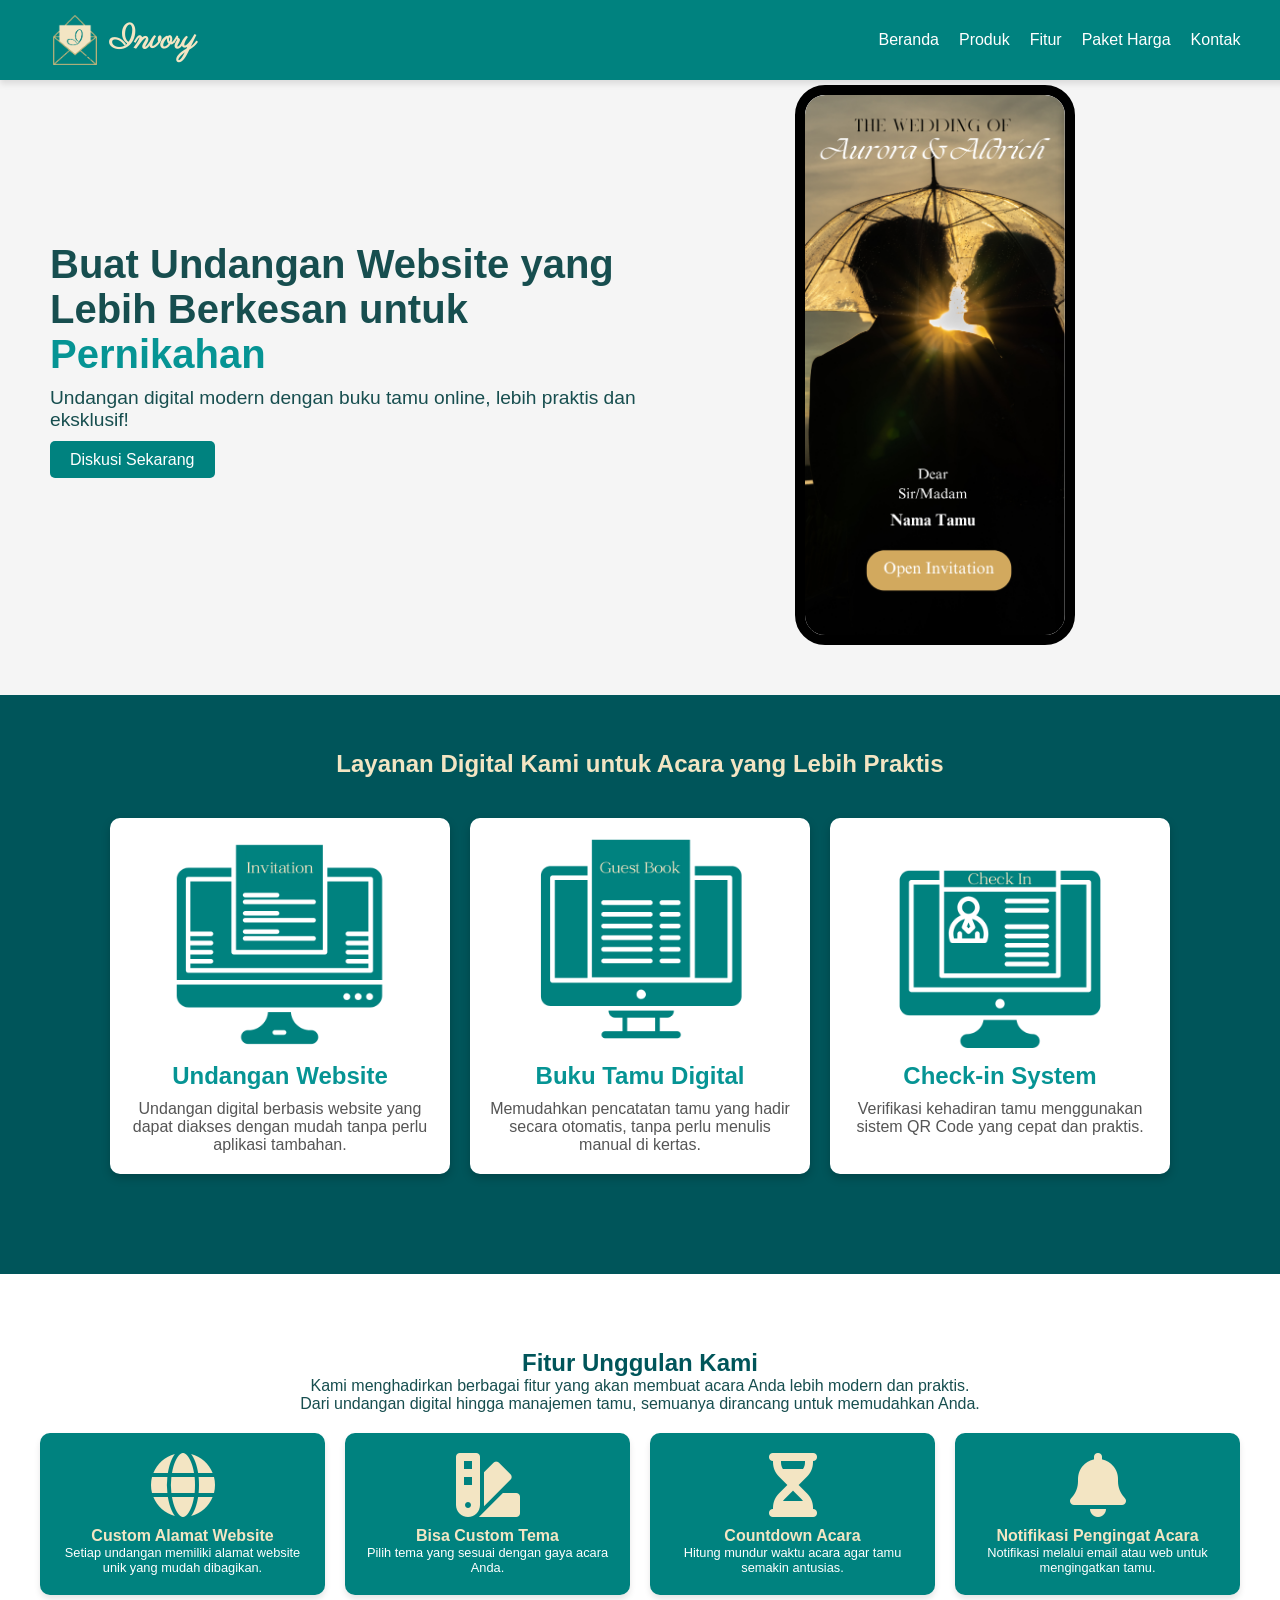
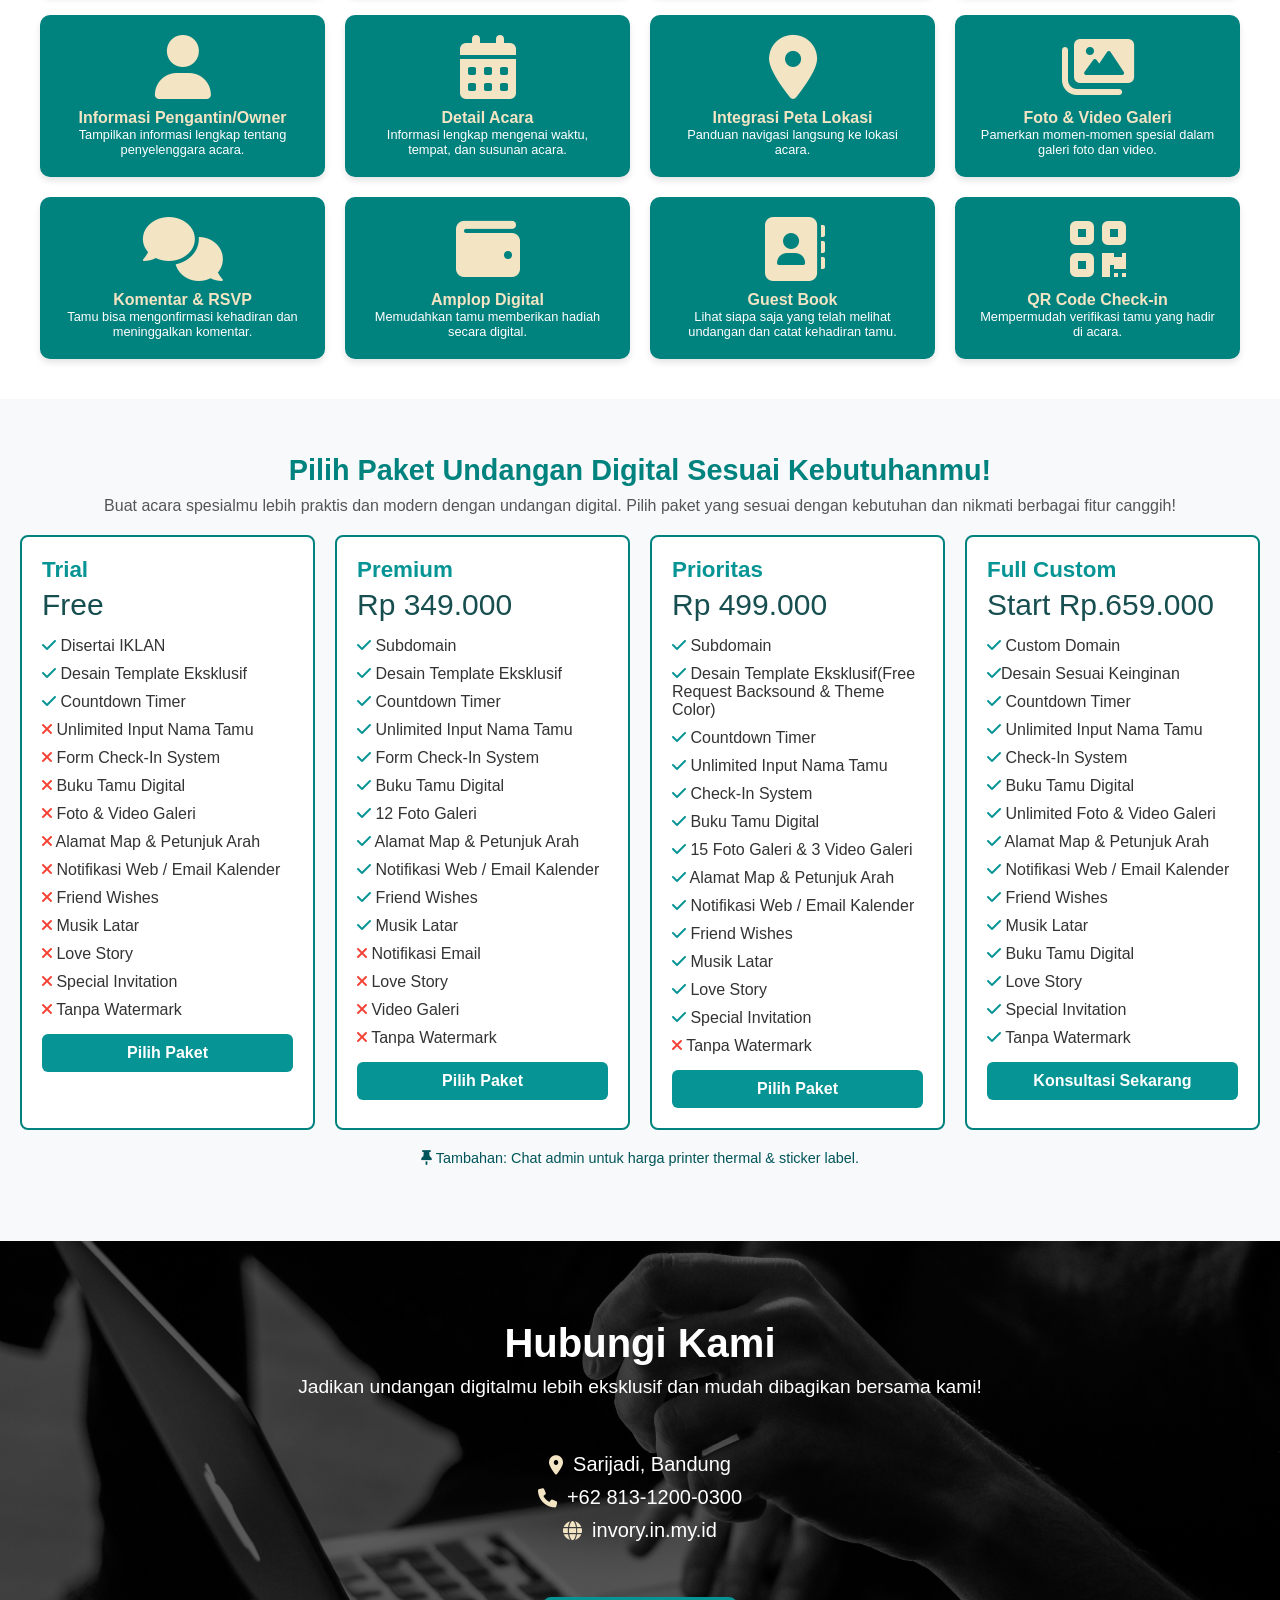
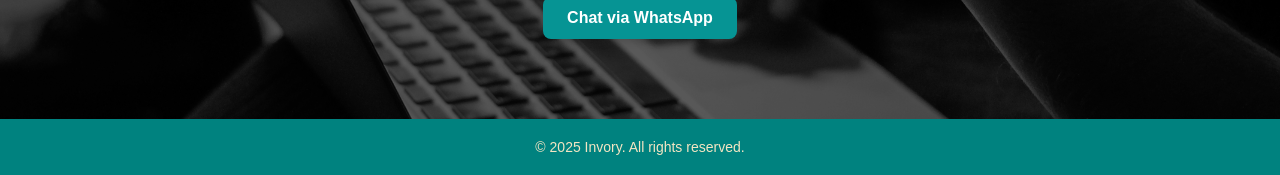
==== commit 5039fd27: "Update pricing details and features for the trial plan" ====
--- a/index.html
+++ b/index.html
@@ -206,13 +206,13 @@
       </p>
       <div class="price-container">
         <div class="price-card">
-          <h3>Beginner</h3>
-          <p class="price">Rp 119.000</p>
+          <h3>Trial</h3>
+          <p class="price">Free</p>
           <ul>
-            <li><i class="fa-solid fa-check"></i> Subdomain</li>
+            <li><i class="fa-solid fa-check"></i> Disertai IKLAN</li>
             <li><i class="fa-solid fa-check"></i> Desain Template Eksklusif</li>
             <li><i class="fa-solid fa-check"></i> Countdown Timer</li>
-            <li><i class="fa-solid fa-check"></i> Unlimited Input Nama Tamu</li>
+            <li><i class="fa-solid fa-xmark"></i> Unlimited Input Nama Tamu</li>
             <li><i class="fa-solid fa-xmark"></i> Form Check-In System</li>
             <li><i class="fa-solid fa-xmark"></i> Buku Tamu Digital</li>
             <li><i class="fa-solid fa-xmark"></i> Foto & Video Galeri</li>
